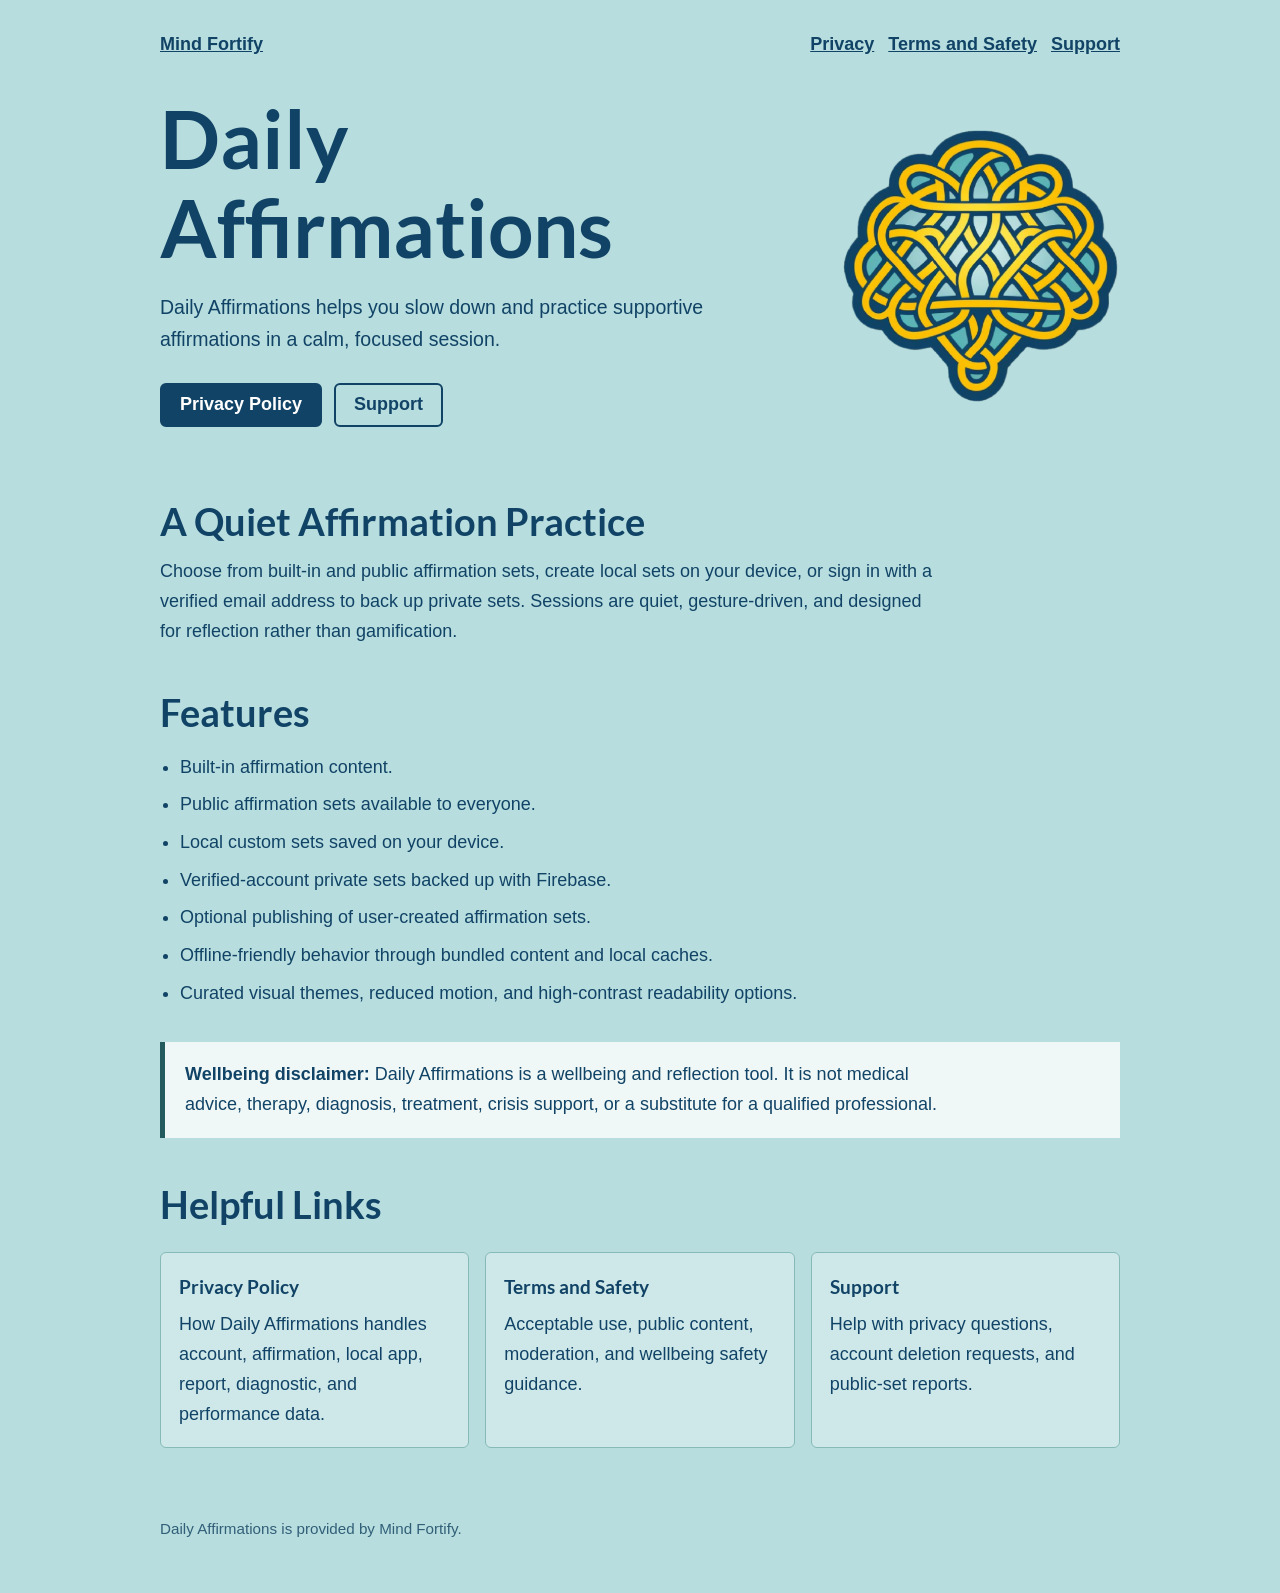
==== daily-affirmations/index.html @ 7c7ed448 "setup for daily affirmations app" ====
<!DOCTYPE html>
<html lang="en">
<head>
  <meta charset="UTF-8">
  <meta name="viewport" content="width=device-width, initial-scale=1.0">
  <meta name="description" content="Daily Affirmations by Mind Fortify is a calm wellbeing app for supportive affirmation practice and reflection.">
  <link rel="icon" href="/favicon.ico" type="image/x-icon">
  <link rel="stylesheet" href="/daily-affirmations/styles.css">
  <title>Daily Affirmations - Mind Fortify</title>
</head>
<body>
  <header>
    <nav aria-label="Main navigation">
      <a href="/">Mind Fortify</a>
      <div class="nav-links">
        <a href="/daily-affirmations/privacy/">Privacy</a>
        <a href="/daily-affirmations/terms-and-safety/">Terms and Safety</a>
        <a href="/daily-affirmations/support/">Support</a>
      </div>
    </nav>
    <section class="hero">
      <div>
        <h1>Daily Affirmations</h1>
        <p class="intro">Daily Affirmations helps you slow down and practice supportive affirmations in a calm, focused session.</p>
        <div class="actions">
          <a class="button" href="/daily-affirmations/privacy/">Privacy Policy</a>
          <a class="button secondary" href="/daily-affirmations/support/">Support</a>
        </div>
      </div>
      <img src="/celticmind_cropped.png" alt="Mind Fortify logo">
    </section>
  </header>
  <main>
    <section aria-labelledby="about">
      <h2 id="about">A Quiet Affirmation Practice</h2>
      <p>Choose from built-in and public affirmation sets, create local sets on your device, or sign in with a verified email address to back up private sets. Sessions are quiet, gesture-driven, and designed for reflection rather than gamification.</p>
    </section>

    <section aria-labelledby="features">
      <h2 id="features">Features</h2>
      <ul>
        <li>Built-in affirmation content.</li>
        <li>Public affirmation sets available to everyone.</li>
        <li>Local custom sets saved on your device.</li>
        <li>Verified-account private sets backed up with Firebase.</li>
        <li>Optional publishing of user-created affirmation sets.</li>
        <li>Offline-friendly behavior through bundled content and local caches.</li>
        <li>Curated visual themes, reduced motion, and high-contrast readability options.</li>
      </ul>
    </section>

    <aside class="notice" aria-label="Wellbeing disclaimer">
      <p><strong>Wellbeing disclaimer:</strong> Daily Affirmations is a wellbeing and reflection tool. It is not medical advice, therapy, diagnosis, treatment, crisis support, or a substitute for a qualified professional.</p>
    </aside>

    <section aria-labelledby="links">
      <h2 id="links">Helpful Links</h2>
      <div class="link-grid">
        <a class="link-card" href="/daily-affirmations/privacy/">
          <strong>Privacy Policy</strong>
          How Daily Affirmations handles account, affirmation, local app, report, diagnostic, and performance data.
        </a>
        <a class="link-card" href="/daily-affirmations/terms-and-safety/">
          <strong>Terms and Safety</strong>
          Acceptable use, public content, moderation, and wellbeing safety guidance.
        </a>
        <a class="link-card" href="/daily-affirmations/support/">
          <strong>Support</strong>
          Help with privacy questions, account deletion requests, and public-set reports.
        </a>
      </div>
    </section>
  </main>
  <footer>
    <p>Daily Affirmations is provided by Mind Fortify.</p>
  </footer>
</body>
</html>
---- daily-affirmations/styles.css ----
@font-face {
  font-family: "Lato-Bold";
  src: url("/Lato-Bold.ttf");
}

:root {
  --bg: #b7ddde;
  --ink: #114366;
  --muted: #315f78;
  --panel: #eff8f6;
  --line: #86bab8;
  --accent: #245b5f;
  --white: #ffffff;
}

* {
  box-sizing: border-box;
}

body {
  margin: 0;
  background: var(--bg);
  color: var(--ink);
  font-family: Arial, sans-serif;
  font-size: 18px;
  line-height: 1.65;
}

header, main, footer {
  width: min(960px, 92vw);
  margin: 0 auto;
}

header {
  padding: 30px 0 18px;
}

nav {
  display: flex;
  flex-wrap: wrap;
  gap: 14px;
  align-items: center;
  justify-content: space-between;
  padding-bottom: 34px;
}

nav a {
  font-weight: 700;
}

.nav-links {
  display: flex;
  flex-wrap: wrap;
  gap: 14px;
}

h1, h2, h3 {
  font-family: Lato-Bold, Arial, sans-serif;
  line-height: 1.12;
}

h1 {
  max-width: 780px;
  margin: 0 0 18px;
  font-size: clamp(2.35rem, 7vw, 5rem);
}

h2 {
  margin: 46px 0 14px;
  font-size: clamp(1.6rem, 3vw, 2.35rem);
}

h3 {
  margin: 28px 0 8px;
  font-size: 1.25rem;
}

p {
  max-width: 780px;
  margin: 0 0 18px;
}

a {
  color: var(--ink);
}

ul {
  padding-left: 1.25rem;
}

li {
  margin: 8px 0;
}

.intro {
  max-width: 760px;
  font-size: 1.22rem;
}

.hero {
  display: grid;
  grid-template-columns: minmax(0, 1fr) minmax(180px, 280px);
  gap: 34px;
  align-items: center;
}

.hero img {
  width: 100%;
}

.actions {
  display: flex;
  flex-wrap: wrap;
  gap: 12px;
  margin: 28px 0 10px;
}

.button {
  display: inline-flex;
  min-height: 44px;
  align-items: center;
  justify-content: center;
  padding: 0 18px;
  border: 2px solid var(--ink);
  border-radius: 6px;
  background: var(--ink);
  color: var(--white);
  font-weight: 700;
  text-decoration: none;
}

.button.secondary {
  background: transparent;
  color: var(--ink);
}

.notice {
  margin: 34px 0;
  padding: 18px 20px;
  border-left: 5px solid var(--accent);
  background: var(--panel);
}

.notice p:last-child {
  margin-bottom: 0;
}

.link-grid {
  display: grid;
  grid-template-columns: repeat(auto-fit, minmax(210px, 1fr));
  gap: 16px;
  margin: 26px 0;
}

.link-card {
  min-height: 130px;
  padding: 18px;
  border: 1px solid var(--line);
  border-radius: 6px;
  background: rgba(255, 255, 255, 0.32);
  text-decoration: none;
}

.link-card strong {
  display: block;
  margin-bottom: 8px;
  font-family: Lato-Bold, Arial, sans-serif;
  font-size: 1.2rem;
}

.meta {
  color: var(--muted);
  font-size: 0.95rem;
  font-weight: 700;
}

footer {
  padding: 42px 0 34px;
  color: var(--muted);
  font-size: 0.95rem;
}

@media (max-width: 720px) {
  .hero {
    grid-template-columns: 1fr;
  }

  .hero img {
    width: min(240px, 70vw);
    margin: 0 auto;
  }
}
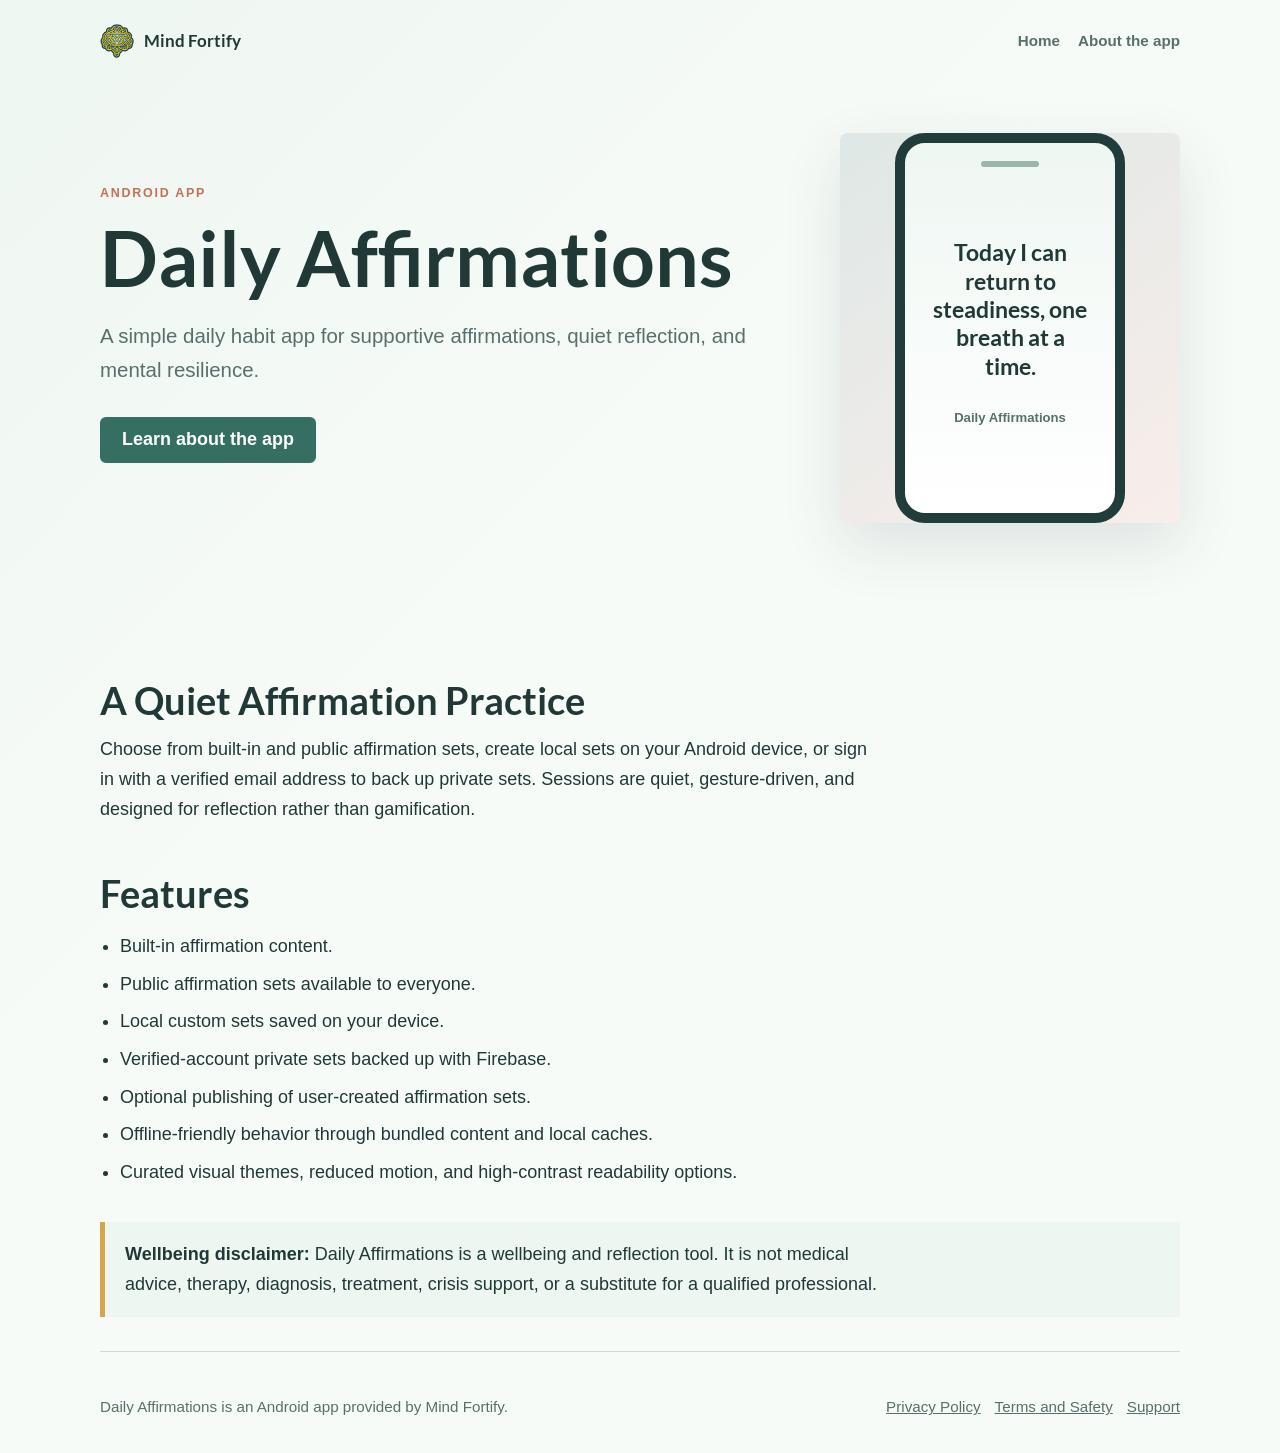
==== commit b8ffcbbc: "redesign" ====
--- a/daily-affirmations/index.html
+++ b/daily-affirmations/index.html
@@ -3,37 +3,45 @@
 <head>
   <meta charset="UTF-8">
   <meta name="viewport" content="width=device-width, initial-scale=1.0">
-  <meta name="description" content="Daily Affirmations by Mind Fortify is a calm wellbeing app for supportive affirmation practice and reflection.">
+  <meta name="description" content="Daily Affirmations by Mind Fortify is a simple Android app for supportive affirmation practice and mental resilience.">
   <link rel="icon" href="/favicon.ico" type="image/x-icon">
   <link rel="stylesheet" href="/daily-affirmations/styles.css">
   <title>Daily Affirmations - Mind Fortify</title>
 </head>
 <body>
-  <header>
+  <header class="site-header">
     <nav aria-label="Main navigation">
-      <a href="/">Mind Fortify</a>
+      <a class="wordmark" href="/">
+        <img src="/celticmind_cropped.png" alt="" aria-hidden="true">
+        <span>Mind Fortify</span>
+      </a>
       <div class="nav-links">
-        <a href="/daily-affirmations/privacy/">Privacy</a>
-        <a href="/daily-affirmations/terms-and-safety/">Terms and Safety</a>
-        <a href="/daily-affirmations/support/">Support</a>
+        <a href="/">Home</a>
+        <a href="#about">About the app</a>
       </div>
     </nav>
-    <section class="hero">
+    <section class="hero app-hero">
       <div>
+        <p class="eyebrow">Android app</p>
         <h1>Daily Affirmations</h1>
-        <p class="intro">Daily Affirmations helps you slow down and practice supportive affirmations in a calm, focused session.</p>
+        <p class="intro">A simple daily habit app for supportive affirmations, quiet reflection, and mental resilience.</p>
         <div class="actions">
-          <a class="button" href="/daily-affirmations/privacy/">Privacy Policy</a>
-          <a class="button secondary" href="/daily-affirmations/support/">Support</a>
+          <a class="button" href="#about">Learn about the app</a>
         </div>
       </div>
-      <img src="/celticmind_cropped.png" alt="Mind Fortify logo">
+      <div class="app-preview" aria-label="Daily Affirmations app preview">
+        <div class="phone-frame">
+          <div class="phone-speaker"></div>
+          <p>Today I can return to steadiness, one breath at a time.</p>
+          <span>Daily Affirmations</span>
+        </div>
+      </div>
     </section>
   </header>
   <main>
     <section aria-labelledby="about">
       <h2 id="about">A Quiet Affirmation Practice</h2>
-      <p>Choose from built-in and public affirmation sets, create local sets on your device, or sign in with a verified email address to back up private sets. Sessions are quiet, gesture-driven, and designed for reflection rather than gamification.</p>
+      <p>Choose from built-in and public affirmation sets, create local sets on your Android device, or sign in with a verified email address to back up private sets. Sessions are quiet, gesture-driven, and designed for reflection rather than gamification.</p>
     </section>
 
     <section aria-labelledby="features">
@@ -53,26 +61,14 @@
       <p><strong>Wellbeing disclaimer:</strong> Daily Affirmations is a wellbeing and reflection tool. It is not medical advice, therapy, diagnosis, treatment, crisis support, or a substitute for a qualified professional.</p>
     </aside>
 
-    <section aria-labelledby="links">
-      <h2 id="links">Helpful Links</h2>
-      <div class="link-grid">
-        <a class="link-card" href="/daily-affirmations/privacy/">
-          <strong>Privacy Policy</strong>
-          How Daily Affirmations handles account, affirmation, local app, report, diagnostic, and performance data.
-        </a>
-        <a class="link-card" href="/daily-affirmations/terms-and-safety/">
-          <strong>Terms and Safety</strong>
-          Acceptable use, public content, moderation, and wellbeing safety guidance.
-        </a>
-        <a class="link-card" href="/daily-affirmations/support/">
-          <strong>Support</strong>
-          Help with privacy questions, account deletion requests, and public-set reports.
-        </a>
-      </div>
-    </section>
   </main>
   <footer>
-    <p>Daily Affirmations is provided by Mind Fortify.</p>
+    <p>Daily Affirmations is an Android app provided by Mind Fortify.</p>
+    <div class="footer-links">
+      <a href="/daily-affirmations/privacy/">Privacy Policy</a>
+      <a href="/daily-affirmations/terms-and-safety/">Terms and Safety</a>
+      <a href="/daily-affirmations/support/">Support</a>
+    </div>
   </footer>
 </body>
 </html>
--- a/daily-affirmations/styles.css
+++ b/daily-affirmations/styles.css
@@ -4,22 +4,32 @@
 }
 
 :root {
-  --bg: #b7ddde;
-  --ink: #114366;
-  --muted: #315f78;
-  --panel: #eff8f6;
-  --line: #86bab8;
-  --accent: #245b5f;
-  --white: #ffffff;
+  --bg: #f7fbf8;
+  --surface: #ffffff;
+  --surface-soft: #edf6f1;
+  --ink: #203937;
+  --muted: #58706c;
+  --line: #c9dcd4;
+  --green: #356f63;
+  --blue: #2d5872;
+  --coral: #c86f55;
+  --gold: #d6a64c;
+  --shadow: 0 22px 60px rgba(32, 57, 55, 0.12);
 }
 
 * {
   box-sizing: border-box;
 }
 
+html {
+  scroll-behavior: smooth;
+}
+
 body {
   margin: 0;
-  background: var(--bg);
+  background:
+    linear-gradient(135deg, rgba(237, 246, 241, 0.9), rgba(247, 251, 248, 0.35) 42%),
+    var(--bg);
   color: var(--ink);
   font-family: Arial, sans-serif;
   font-size: 18px;
@@ -27,47 +37,71 @@
 }
 
 header, main, footer {
-  width: min(960px, 92vw);
+  width: min(1080px, 92vw);
   margin: 0 auto;
 }
 
-header {
-  padding: 30px 0 18px;
+.site-header {
+  padding: 24px 0 30px;
 }
 
 nav {
   display: flex;
   flex-wrap: wrap;
-  gap: 14px;
+  gap: 16px;
   align-items: center;
   justify-content: space-between;
-  padding-bottom: 34px;
+  padding-bottom: 44px;
 }
 
 nav a {
-  font-weight: 700;
+  color: var(--ink);
+  font-weight: 700;
+  text-decoration: none;
+}
+
+.wordmark {
+  display: inline-flex;
+  align-items: center;
+  gap: 10px;
+  font-family: Lato-Bold, Arial, sans-serif;
+  font-size: 1.05rem;
+  line-height: 1;
+}
+
+.wordmark img {
+  width: 34px;
+  height: 34px;
+  object-fit: contain;
 }
 
 .nav-links {
   display: flex;
   flex-wrap: wrap;
-  gap: 14px;
+  gap: 18px;
+  align-items: center;
+  font-size: 0.95rem;
+}
+
+.nav-links a {
+  color: var(--muted);
 }
 
 h1, h2, h3 {
   font-family: Lato-Bold, Arial, sans-serif;
-  line-height: 1.12;
+  line-height: 1.08;
+  letter-spacing: 0;
 }
 
 h1 {
-  max-width: 780px;
-  margin: 0 0 18px;
-  font-size: clamp(2.35rem, 7vw, 5rem);
+  max-width: 800px;
+  margin: 0 0 20px;
+  font-size: clamp(2.5rem, 6vw, 5.6rem);
 }
 
 h2 {
-  margin: 46px 0 14px;
-  font-size: clamp(1.6rem, 3vw, 2.35rem);
+  margin: 48px 0 14px;
+  font-size: clamp(1.55rem, 3vw, 2.45rem);
 }
 
 h3 {
@@ -81,7 +115,7 @@
 }
 
 a {
-  color: var(--ink);
+  color: var(--blue);
 }
 
 ul {
@@ -92,101 +126,252 @@
   margin: 8px 0;
 }
 
+.eyebrow {
+  margin-bottom: 12px;
+  color: var(--coral);
+  font-size: 0.78rem;
+  font-weight: 700;
+  letter-spacing: 0.14em;
+  text-transform: uppercase;
+}
+
 .intro {
-  max-width: 760px;
-  font-size: 1.22rem;
+  max-width: 720px;
+  color: var(--muted);
+  font-size: clamp(1.08rem, 2vw, 1.28rem);
 }
 
 .hero {
   display: grid;
-  grid-template-columns: minmax(0, 1fr) minmax(180px, 280px);
-  gap: 34px;
-  align-items: center;
-}
-
-.hero img {
-  width: 100%;
+  grid-template-columns: minmax(0, 1fr) minmax(230px, 340px);
+  gap: clamp(28px, 6vw, 72px);
+  align-items: center;
+  min-height: 520px;
+  padding: 10px 0 58px;
+}
+
+.home-hero h1 {
+  max-width: 760px;
+}
+
+.app-hero {
+  min-height: 500px;
 }
 
 .actions {
   display: flex;
   flex-wrap: wrap;
   gap: 12px;
-  margin: 28px 0 10px;
+  margin: 30px 0 10px;
 }
 
 .button {
   display: inline-flex;
-  min-height: 44px;
+  min-height: 46px;
   align-items: center;
   justify-content: center;
-  padding: 0 18px;
-  border: 2px solid var(--ink);
+  padding: 0 20px;
+  border: 2px solid var(--green);
   border-radius: 6px;
-  background: var(--ink);
-  color: var(--white);
+  background: var(--green);
+  color: #ffffff;
   font-weight: 700;
   text-decoration: none;
 }
 
-.button.secondary {
-  background: transparent;
+.button:hover,
+.button:focus-visible {
+  background: #2a5d53;
+  border-color: #2a5d53;
+}
+
+.text-link {
+  align-self: center;
+  color: var(--green);
+  font-weight: 700;
+  text-decoration-thickness: 2px;
+  text-underline-offset: 5px;
+}
+
+.brand-panel {
+  display: grid;
+  min-height: 330px;
+  place-items: center;
+  border: 1px solid var(--line);
+  border-radius: 8px;
+  background:
+    radial-gradient(circle at top left, rgba(216, 166, 76, 0.18), transparent 38%),
+    linear-gradient(150deg, #ffffff, var(--surface-soft));
+  box-shadow: var(--shadow);
+}
+
+.brand-panel img {
+  width: min(210px, 70%);
+}
+
+.app-preview {
+  display: grid;
+  min-height: 390px;
+  place-items: center;
+  border-radius: 8px;
+  background:
+    linear-gradient(145deg, rgba(53, 111, 99, 0.16), rgba(200, 111, 85, 0.12)),
+    var(--surface);
+  box-shadow: var(--shadow);
+}
+
+.phone-frame {
+  position: relative;
+  display: flex;
+  width: min(230px, 76%);
+  min-height: 390px;
+  flex-direction: column;
+  justify-content: center;
+  padding: 44px 24px 32px;
+  border: 10px solid #213d3b;
+  border-radius: 30px;
+  background:
+    linear-gradient(180deg, rgba(237, 246, 241, 0.9), rgba(255, 255, 255, 0.98)),
+    #ffffff;
   color: var(--ink);
+  text-align: center;
+}
+
+.phone-speaker {
+  position: absolute;
+  top: 18px;
+  left: 50%;
+  width: 58px;
+  height: 6px;
+  border-radius: 999px;
+  background: #9cb5ad;
+  transform: translateX(-50%);
+}
+
+.phone-frame p {
+  margin: 0 auto 26px;
+  font-family: Lato-Bold, Arial, sans-serif;
+  font-size: 1.42rem;
+  line-height: 1.25;
+}
+
+.phone-frame span {
+  color: var(--muted);
+  font-size: 0.82rem;
+  font-weight: 700;
+}
+
+.feature-band {
+  display: grid;
+  grid-template-columns: minmax(0, 1fr) auto;
+  gap: 26px;
+  align-items: end;
+  margin: 0 0 46px;
+  padding: 30px;
+  border: 1px solid var(--line);
+  border-radius: 8px;
+  background: var(--surface);
+  box-shadow: 0 12px 34px rgba(32, 57, 55, 0.08);
+}
+
+.feature-band h2 {
+  margin-top: 0;
+}
+
+.feature-band p:last-child {
+  margin-bottom: 0;
 }
 
 .notice {
   margin: 34px 0;
   padding: 18px 20px;
-  border-left: 5px solid var(--accent);
-  background: var(--panel);
+  border-left: 5px solid var(--gold);
+  background: var(--surface-soft);
 }
 
 .notice p:last-child {
   margin-bottom: 0;
 }
 
-.link-grid {
-  display: grid;
-  grid-template-columns: repeat(auto-fit, minmax(210px, 1fr));
-  gap: 16px;
-  margin: 26px 0;
-}
-
-.link-card {
-  min-height: 130px;
-  padding: 18px;
-  border: 1px solid var(--line);
-  border-radius: 6px;
-  background: rgba(255, 255, 255, 0.32);
-  text-decoration: none;
-}
-
-.link-card strong {
-  display: block;
-  margin-bottom: 8px;
-  font-family: Lato-Bold, Arial, sans-serif;
-  font-size: 1.2rem;
-}
-
 .meta {
   color: var(--muted);
   font-size: 0.95rem;
   font-weight: 700;
 }
 
+.utility-header {
+  padding-bottom: 0;
+}
+
+.utility-header nav {
+  padding-bottom: 34px;
+}
+
+.utility-header h1 {
+  font-size: clamp(2.15rem, 5vw, 4.1rem);
+}
+
 footer {
+  display: flex;
+  flex-wrap: wrap;
+  gap: 16px 24px;
+  align-items: center;
+  justify-content: space-between;
   padding: 42px 0 34px;
+  border-top: 1px solid var(--line);
   color: var(--muted);
   font-size: 0.95rem;
 }
 
-@media (max-width: 720px) {
+footer p {
+  margin: 0;
+}
+
+.footer-links {
+  display: flex;
+  flex-wrap: wrap;
+  gap: 14px;
+}
+
+.footer-links a {
+  color: var(--muted);
+}
+
+@media (max-width: 760px) {
+  body {
+    font-size: 17px;
+  }
+
+  nav {
+    align-items: flex-start;
+    padding-bottom: 34px;
+  }
+
   .hero {
     grid-template-columns: 1fr;
-  }
-
-  .hero img {
-    width: min(240px, 70vw);
-    margin: 0 auto;
-  }
-}
+    min-height: 0;
+    padding-bottom: 42px;
+  }
+
+  .brand-panel {
+    min-height: 230px;
+  }
+
+  .brand-panel img {
+    width: min(160px, 58%);
+  }
+
+  .app-preview {
+    min-height: 330px;
+  }
+
+  .phone-frame {
+    width: min(215px, 78vw);
+    min-height: 340px;
+  }
+
+  .feature-band {
+    grid-template-columns: 1fr;
+    padding: 22px;
+  }
+}
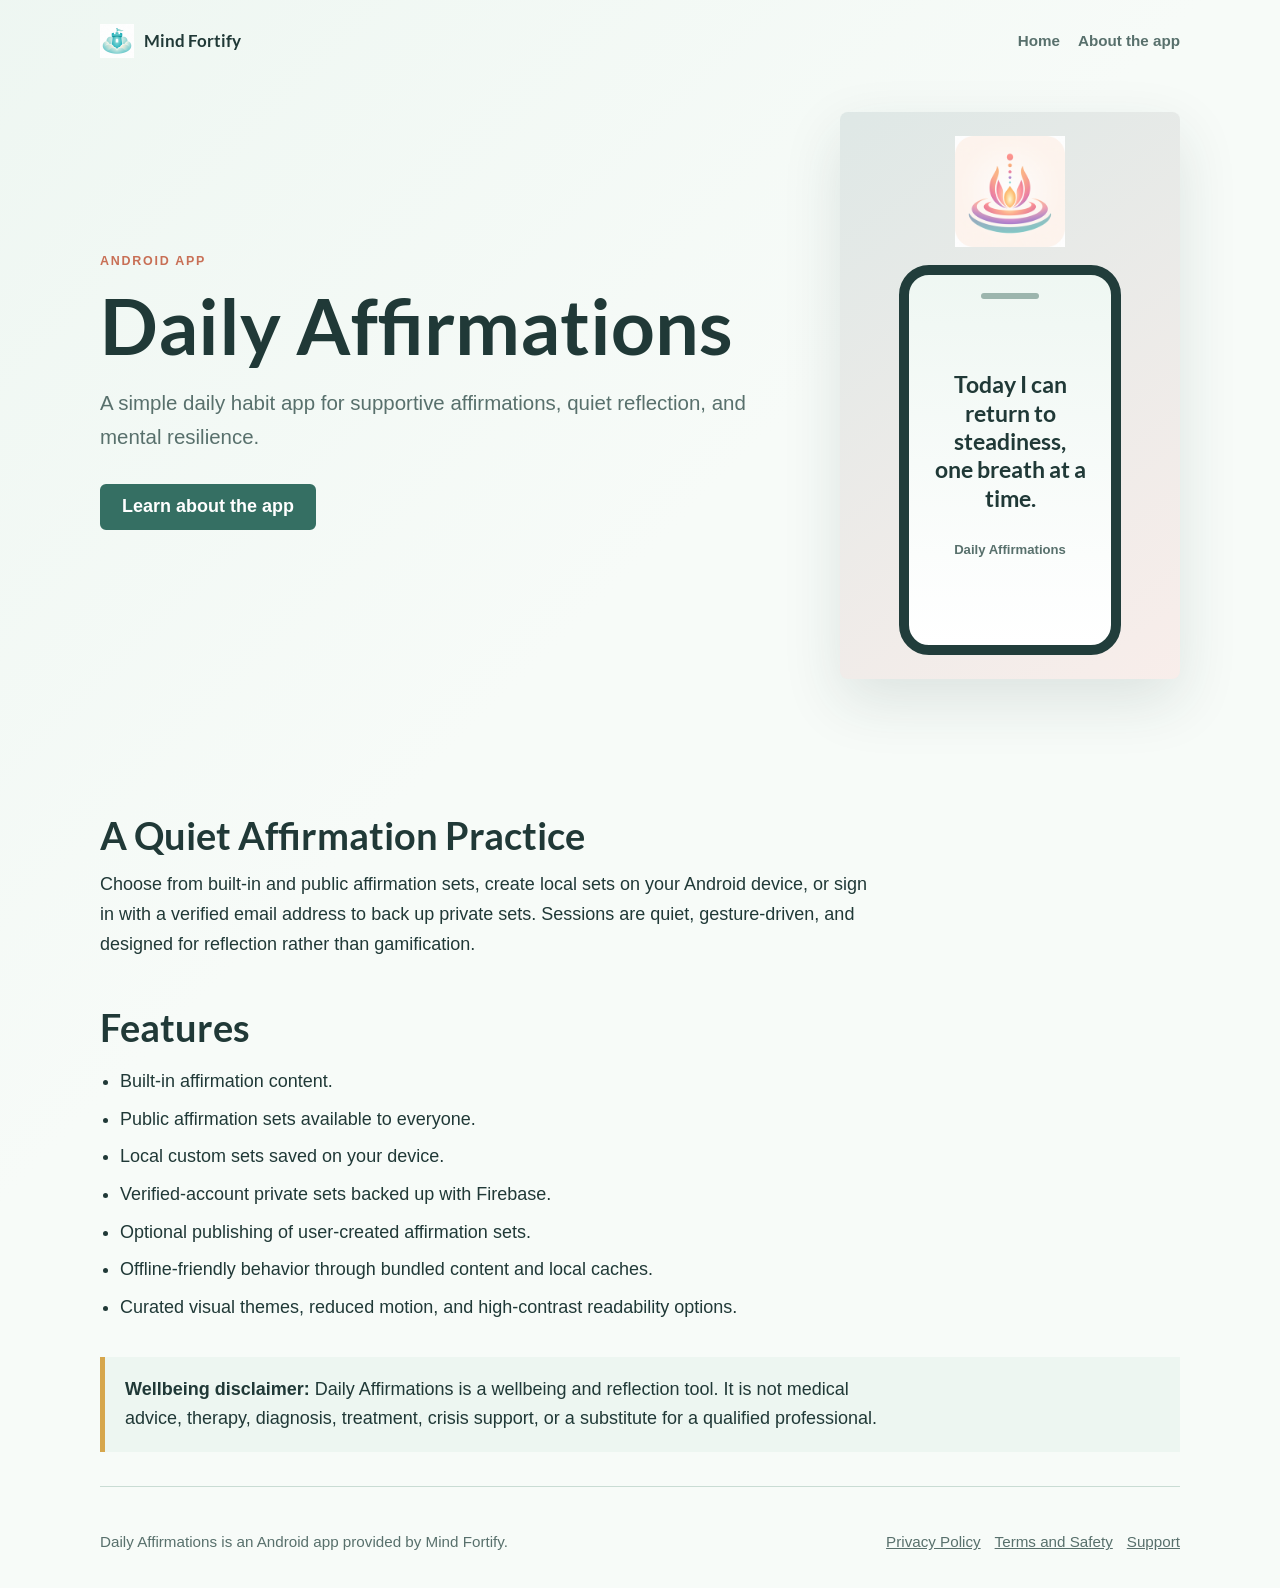
==== commit 4a2a7fb5: "updated icons" ====
--- a/daily-affirmations/index.html
+++ b/daily-affirmations/index.html
@@ -5,6 +5,9 @@
   <meta name="viewport" content="width=device-width, initial-scale=1.0">
   <meta name="description" content="Daily Affirmations by Mind Fortify is a simple Android app for supportive affirmation practice and mental resilience.">
   <link rel="icon" href="/favicon.ico" type="image/x-icon">
+  <link rel="apple-touch-icon" href="/assets/brand/daily-affirmations/daily-affirmations-icon-192.png">
+  <meta property="og:image" content="https://mindfortify.com/assets/brand/daily-affirmations/daily-affirmations-icon-512.png">
+  <meta name="twitter:image" content="https://mindfortify.com/assets/brand/daily-affirmations/daily-affirmations-icon-512.png">
   <link rel="stylesheet" href="/daily-affirmations/styles.css">
   <title>Daily Affirmations - Mind Fortify</title>
 </head>
@@ -12,7 +15,7 @@
   <header class="site-header">
     <nav aria-label="Main navigation">
       <a class="wordmark" href="/">
-        <img src="/celticmind_cropped.png" alt="" aria-hidden="true">
+        <img src="/assets/brand/mind-fortify/mind-fortify-icon-footer.png" alt="" aria-hidden="true">
         <span>Mind Fortify</span>
       </a>
       <div class="nav-links">
@@ -30,6 +33,7 @@
         </div>
       </div>
       <div class="app-preview" aria-label="Daily Affirmations app preview">
+        <img class="app-logo" src="/assets/brand/daily-affirmations/daily-affirmations-icon-home.png" alt="Daily Affirmations logo">
         <div class="phone-frame">
           <div class="phone-speaker"></div>
           <p>Today I can return to steadiness, one breath at a time.</p>
--- a/daily-affirmations/styles.css
+++ b/daily-affirmations/styles.css
@@ -210,14 +210,23 @@
 }
 
 .app-preview {
-  display: grid;
+  display: flex;
+  flex-direction: column;
+  gap: 18px;
   min-height: 390px;
-  place-items: center;
+  align-items: center;
+  justify-content: center;
+  padding: 24px;
   border-radius: 8px;
   background:
     linear-gradient(145deg, rgba(53, 111, 99, 0.16), rgba(200, 111, 85, 0.12)),
     var(--surface);
   box-shadow: var(--shadow);
+}
+
+.app-logo {
+  width: min(118px, 38%);
+  height: auto;
 }
 
 .phone-frame {
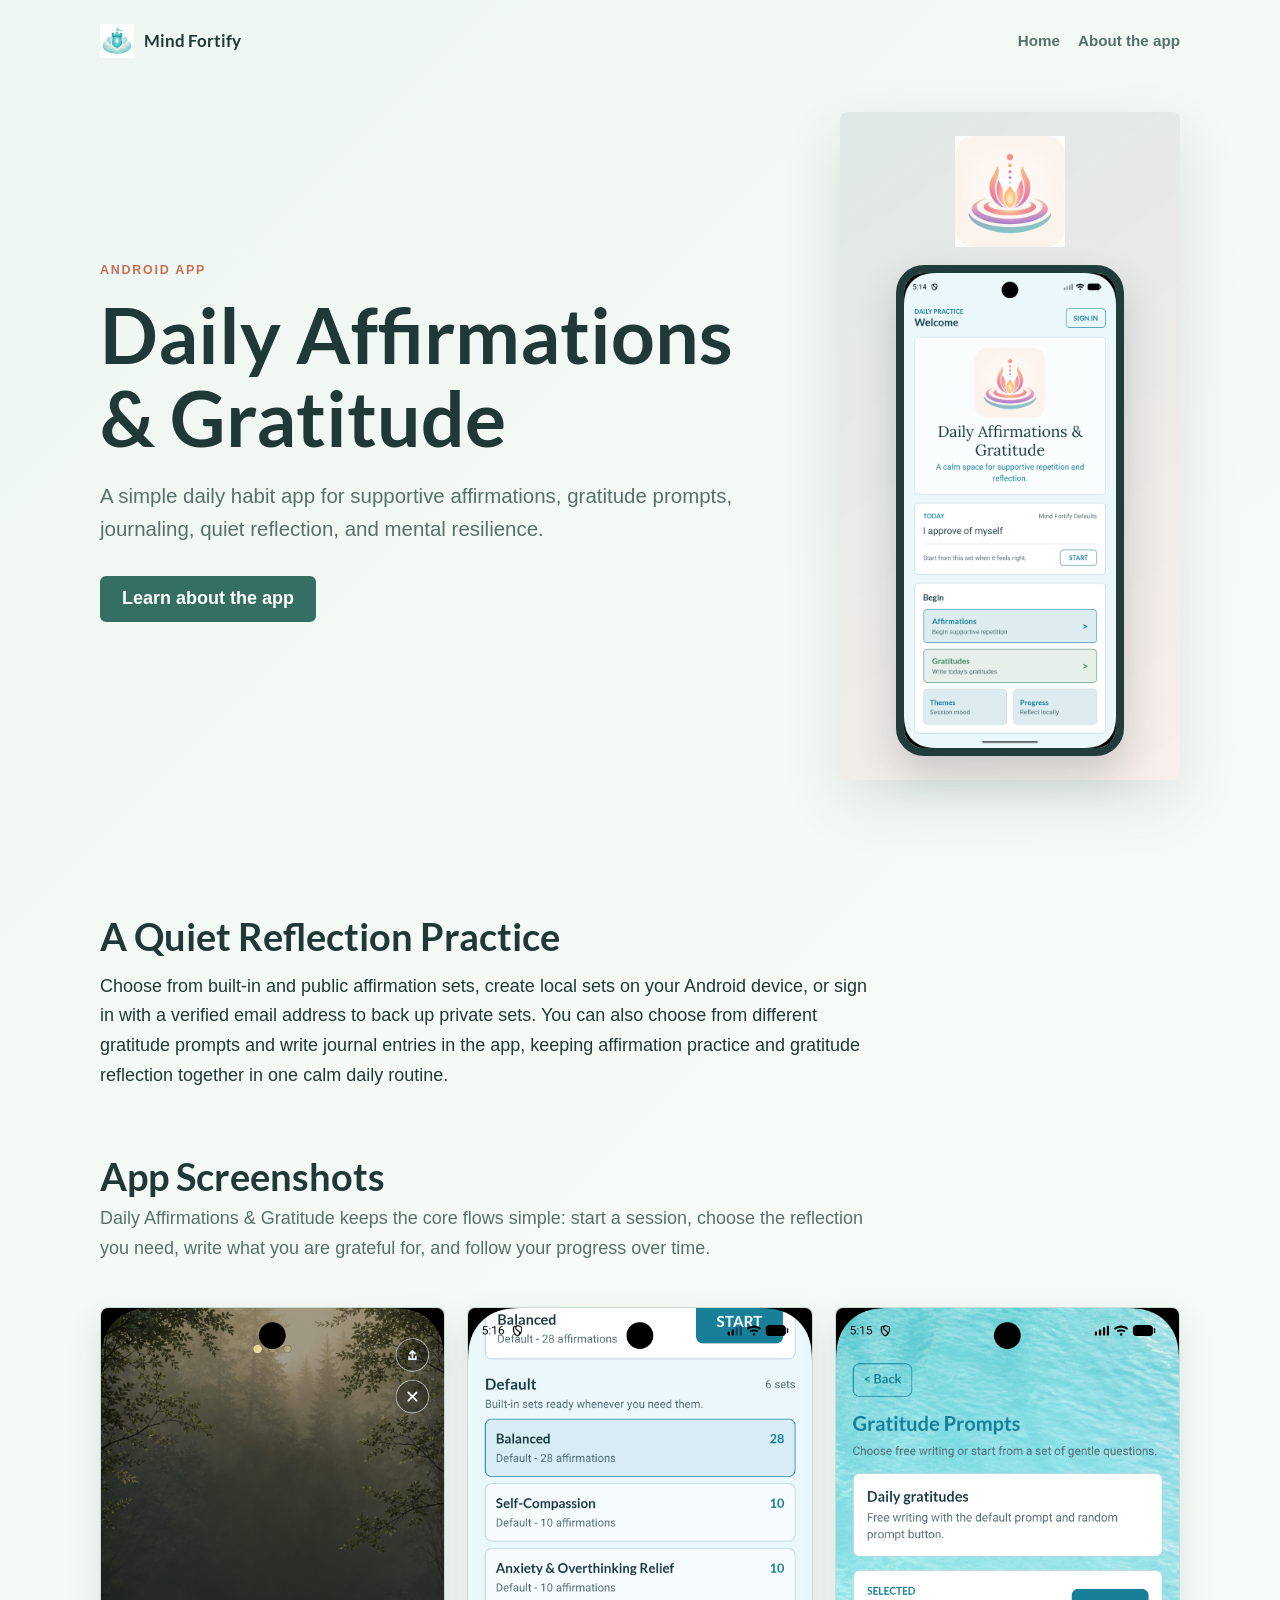
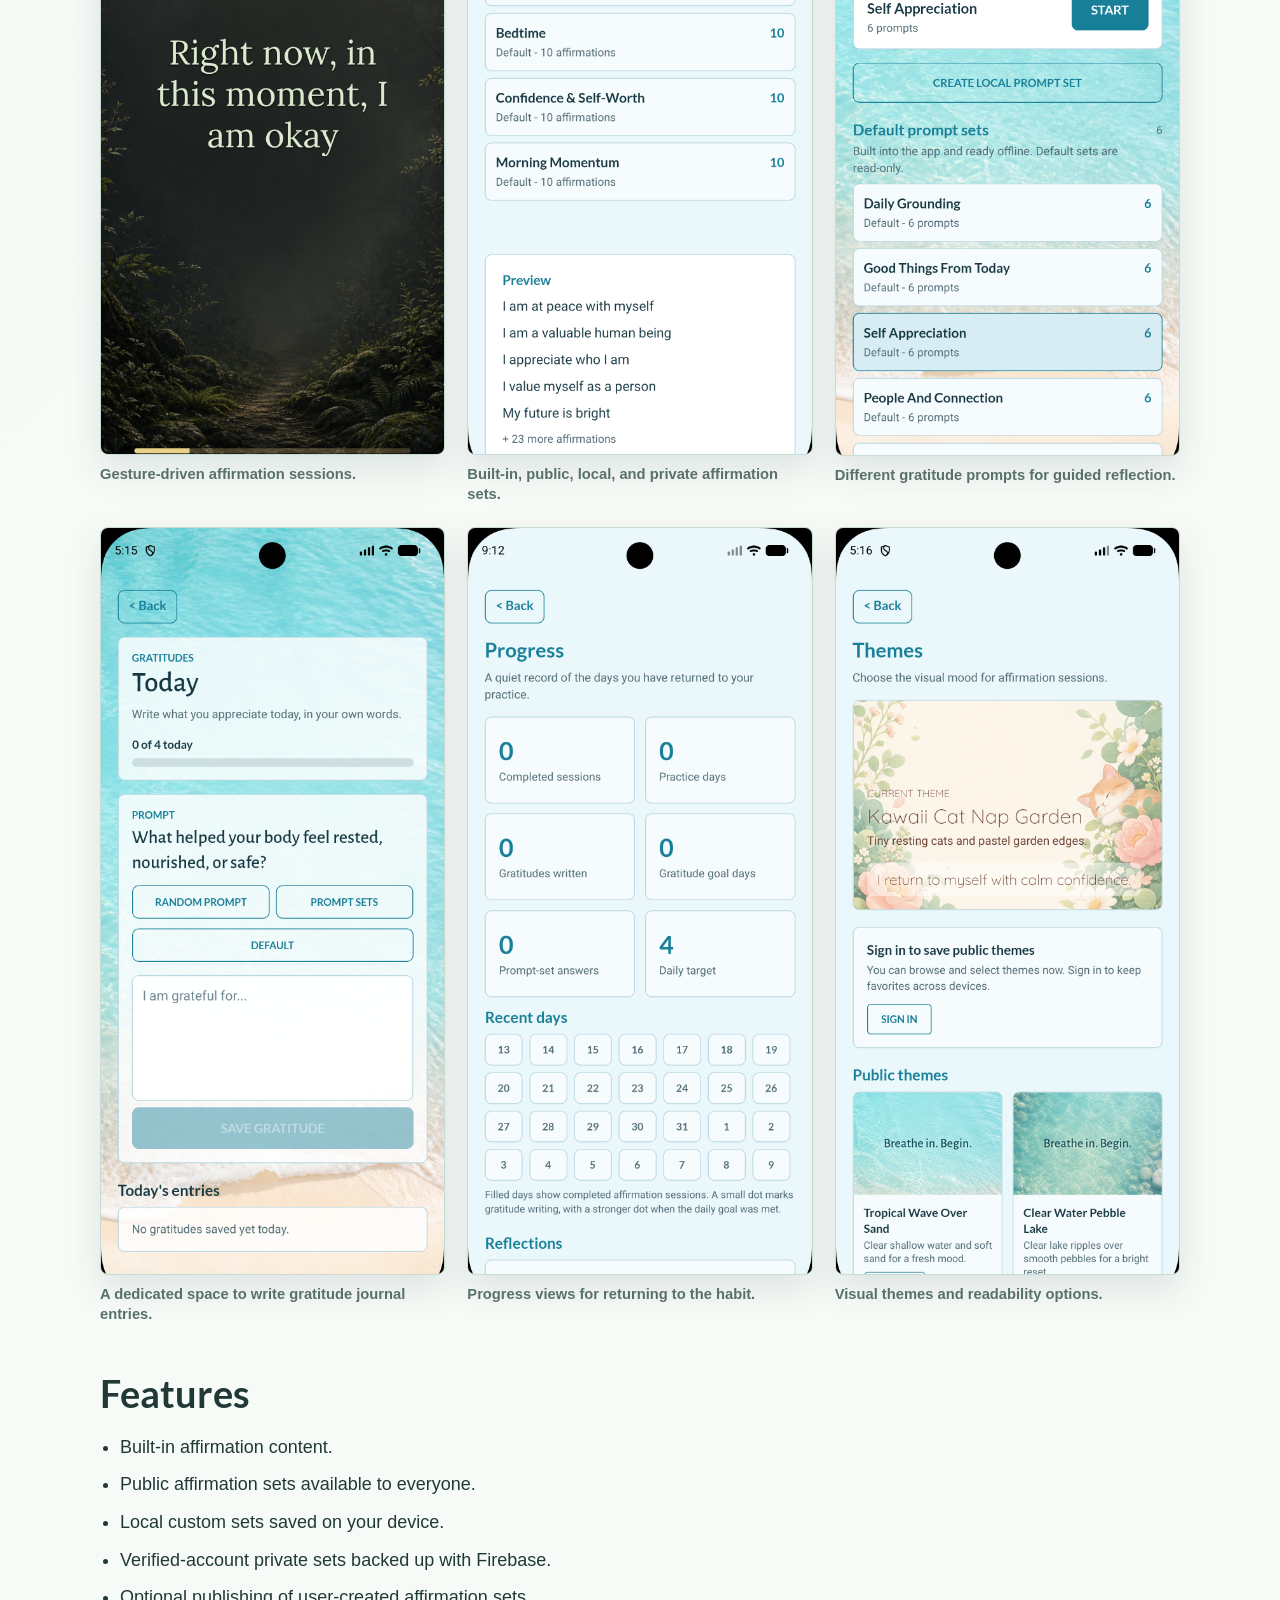
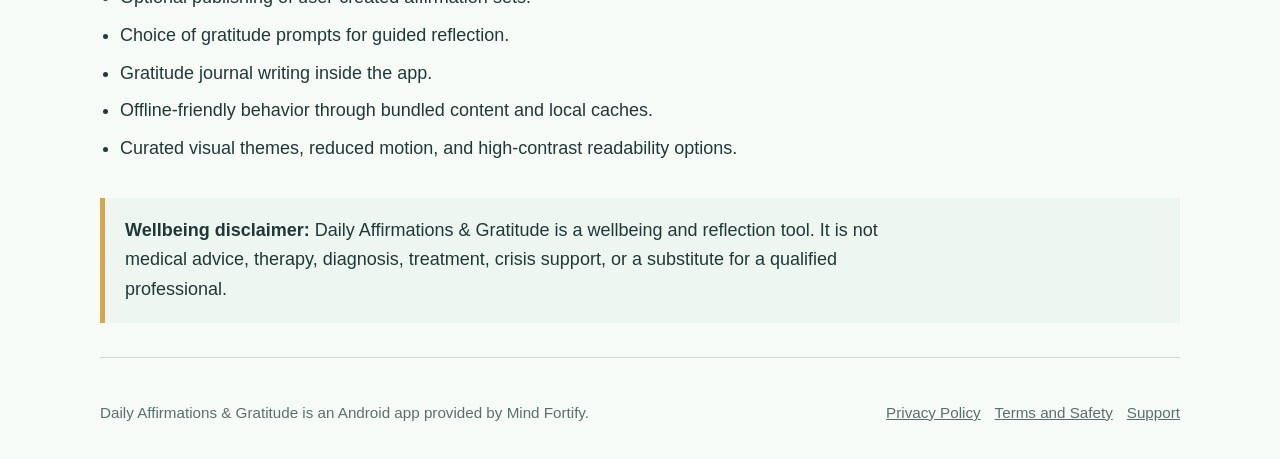
==== commit e4ce7a38: "screenshots and gratitude info" ====
--- a/daily-affirmations/index.html
+++ b/daily-affirmations/index.html
@@ -3,13 +3,13 @@
 <head>
   <meta charset="UTF-8">
   <meta name="viewport" content="width=device-width, initial-scale=1.0">
-  <meta name="description" content="Daily Affirmations by Mind Fortify is a simple Android app for supportive affirmation practice and mental resilience.">
+  <meta name="description" content="Daily Affirmations &amp; Gratitude by Mind Fortify is a simple Android app for supportive affirmations, gratitude prompts, journaling, and mental resilience.">
   <link rel="icon" href="/favicon.ico" type="image/x-icon">
   <link rel="apple-touch-icon" href="/assets/brand/daily-affirmations/daily-affirmations-icon-192.png">
   <meta property="og:image" content="https://mindfortify.com/assets/brand/daily-affirmations/daily-affirmations-icon-512.png">
   <meta name="twitter:image" content="https://mindfortify.com/assets/brand/daily-affirmations/daily-affirmations-icon-512.png">
   <link rel="stylesheet" href="/daily-affirmations/styles.css">
-  <title>Daily Affirmations - Mind Fortify</title>
+  <title>Daily Affirmations &amp; Gratitude - Mind Fortify</title>
 </head>
 <body>
   <header class="site-header">
@@ -26,26 +26,55 @@
     <section class="hero app-hero">
       <div>
         <p class="eyebrow">Android app</p>
-        <h1>Daily Affirmations</h1>
-        <p class="intro">A simple daily habit app for supportive affirmations, quiet reflection, and mental resilience.</p>
+        <h1>Daily Affirmations &amp; Gratitude</h1>
+        <p class="intro">A simple daily habit app for supportive affirmations, gratitude prompts, journaling, quiet reflection, and mental resilience.</p>
         <div class="actions">
           <a class="button" href="#about">Learn about the app</a>
         </div>
       </div>
-      <div class="app-preview" aria-label="Daily Affirmations app preview">
-        <img class="app-logo" src="/assets/brand/daily-affirmations/daily-affirmations-icon-home.png" alt="Daily Affirmations logo">
-        <div class="phone-frame">
-          <div class="phone-speaker"></div>
-          <p>Today I can return to steadiness, one breath at a time.</p>
-          <span>Daily Affirmations</span>
-        </div>
+      <div class="app-preview" aria-label="Daily Affirmations &amp; Gratitude app preview">
+        <img class="app-logo" src="/assets/brand/daily-affirmations/daily-affirmations-icon-home.png" alt="Daily Affirmations &amp; Gratitude logo">
+        <img class="hero-screenshot" src="/assets/screenshots/daily-affirmations/home_screen.png" alt="Daily Affirmations &amp; Gratitude home screen">
       </div>
     </section>
   </header>
   <main>
     <section aria-labelledby="about">
-      <h2 id="about">A Quiet Affirmation Practice</h2>
-      <p>Choose from built-in and public affirmation sets, create local sets on your Android device, or sign in with a verified email address to back up private sets. Sessions are quiet, gesture-driven, and designed for reflection rather than gamification.</p>
+      <h2 id="about">A Quiet Reflection Practice</h2>
+      <p>Choose from built-in and public affirmation sets, create local sets on your Android device, or sign in with a verified email address to back up private sets. You can also choose from different gratitude prompts and write journal entries in the app, keeping affirmation practice and gratitude reflection together in one calm daily routine.</p>
+    </section>
+
+    <section aria-labelledby="screenshots">
+      <div class="section-heading">
+        <h2 id="screenshots">App Screenshots</h2>
+        <p>Daily Affirmations &amp; Gratitude keeps the core flows simple: start a session, choose the reflection you need, write what you are grateful for, and follow your progress over time.</p>
+      </div>
+      <div class="screenshot-grid">
+        <figure>
+          <img src="/assets/screenshots/daily-affirmations/affirmation1.png" alt="Affirmation session screen with a supportive statement">
+          <figcaption>Gesture-driven affirmation sessions.</figcaption>
+        </figure>
+        <figure>
+          <img src="/assets/screenshots/daily-affirmations/affirmation_set_selection.png" alt="Affirmation set selection screen">
+          <figcaption>Built-in, public, local, and private affirmation sets.</figcaption>
+        </figure>
+        <figure>
+          <img src="/assets/screenshots/daily-affirmations/gratitude_prompts.png" alt="Gratitude prompt selection screen">
+          <figcaption>Different gratitude prompts for guided reflection.</figcaption>
+        </figure>
+        <figure>
+          <img src="/assets/screenshots/daily-affirmations/gratitude_author.png" alt="Gratitude journal writing screen">
+          <figcaption>A dedicated space to write gratitude journal entries.</figcaption>
+        </figure>
+        <figure>
+          <img src="/assets/screenshots/daily-affirmations/progress.png" alt="Progress screen showing app activity">
+          <figcaption>Progress views for returning to the habit.</figcaption>
+        </figure>
+        <figure>
+          <img src="/assets/screenshots/daily-affirmations/themes.png" alt="Theme selection screen">
+          <figcaption>Visual themes and readability options.</figcaption>
+        </figure>
+      </div>
     </section>
 
     <section aria-labelledby="features">
@@ -56,18 +85,20 @@
         <li>Local custom sets saved on your device.</li>
         <li>Verified-account private sets backed up with Firebase.</li>
         <li>Optional publishing of user-created affirmation sets.</li>
+        <li>Choice of gratitude prompts for guided reflection.</li>
+        <li>Gratitude journal writing inside the app.</li>
         <li>Offline-friendly behavior through bundled content and local caches.</li>
         <li>Curated visual themes, reduced motion, and high-contrast readability options.</li>
       </ul>
     </section>
 
     <aside class="notice" aria-label="Wellbeing disclaimer">
-      <p><strong>Wellbeing disclaimer:</strong> Daily Affirmations is a wellbeing and reflection tool. It is not medical advice, therapy, diagnosis, treatment, crisis support, or a substitute for a qualified professional.</p>
+      <p><strong>Wellbeing disclaimer:</strong> Daily Affirmations &amp; Gratitude is a wellbeing and reflection tool. It is not medical advice, therapy, diagnosis, treatment, crisis support, or a substitute for a qualified professional.</p>
     </aside>
 
   </main>
   <footer>
-    <p>Daily Affirmations is an Android app provided by Mind Fortify.</p>
+    <p>Daily Affirmations &amp; Gratitude is an Android app provided by Mind Fortify.</p>
     <div class="footer-links">
       <a href="/daily-affirmations/privacy/">Privacy Policy</a>
       <a href="/daily-affirmations/terms-and-safety/">Terms and Safety</a>
--- a/daily-affirmations/styles.css
+++ b/daily-affirmations/styles.css
@@ -229,6 +229,13 @@
   height: auto;
 }
 
+.hero-screenshot {
+  width: min(235px, 78%);
+  border: 8px solid #213d3b;
+  border-radius: 28px;
+  box-shadow: 0 18px 40px rgba(32, 57, 55, 0.2);
+}
+
 .phone-frame {
   position: relative;
   display: flex;
@@ -270,6 +277,51 @@
   font-weight: 700;
 }
 
+.section-heading {
+  display: grid;
+  grid-template-columns: minmax(0, 1fr);
+  gap: 6px;
+}
+
+.section-heading h2 {
+  margin-bottom: 0;
+}
+
+.section-heading p {
+  color: var(--muted);
+}
+
+.screenshot-grid {
+  display: grid;
+  grid-template-columns: repeat(3, minmax(0, 1fr));
+  gap: 22px;
+  margin: 26px 0 48px;
+}
+
+.screenshot-grid figure {
+  margin: 0;
+}
+
+.screenshot-grid img {
+  display: block;
+  width: 100%;
+  aspect-ratio: 9 / 19.5;
+  object-fit: cover;
+  object-position: top;
+  border: 1px solid var(--line);
+  border-radius: 8px;
+  background: var(--surface);
+  box-shadow: 0 14px 34px rgba(32, 57, 55, 0.12);
+}
+
+.screenshot-grid figcaption {
+  margin-top: 10px;
+  color: var(--muted);
+  font-size: 0.92rem;
+  font-weight: 700;
+  line-height: 1.35;
+}
+
 .feature-band {
   display: grid;
   grid-template-columns: minmax(0, 1fr) auto;
@@ -379,8 +431,23 @@
     min-height: 340px;
   }
 
+  .hero-screenshot {
+    width: min(220px, 78vw);
+  }
+
+  .screenshot-grid {
+    grid-template-columns: repeat(2, minmax(0, 1fr));
+    gap: 18px;
+  }
+
   .feature-band {
     grid-template-columns: 1fr;
     padding: 22px;
   }
 }
+
+@media (max-width: 520px) {
+  .screenshot-grid {
+    grid-template-columns: 1fr;
+  }
+}
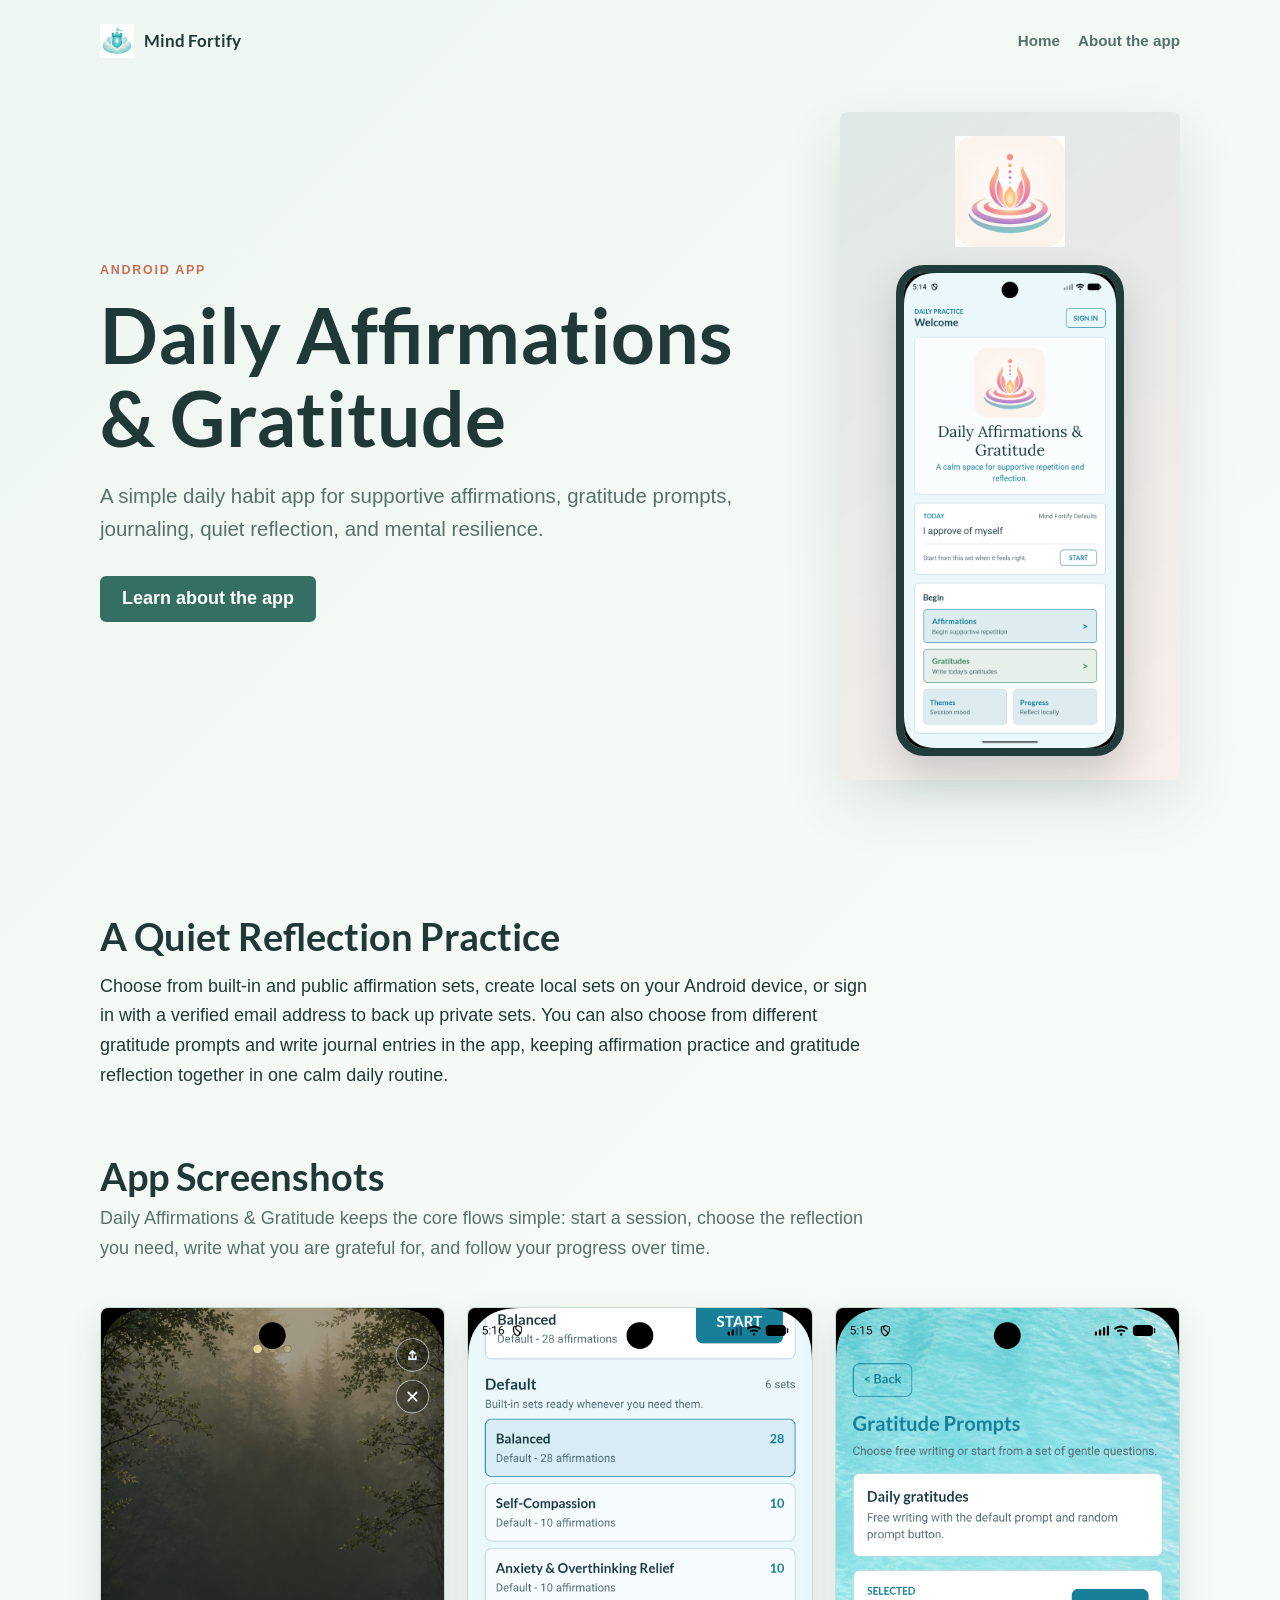
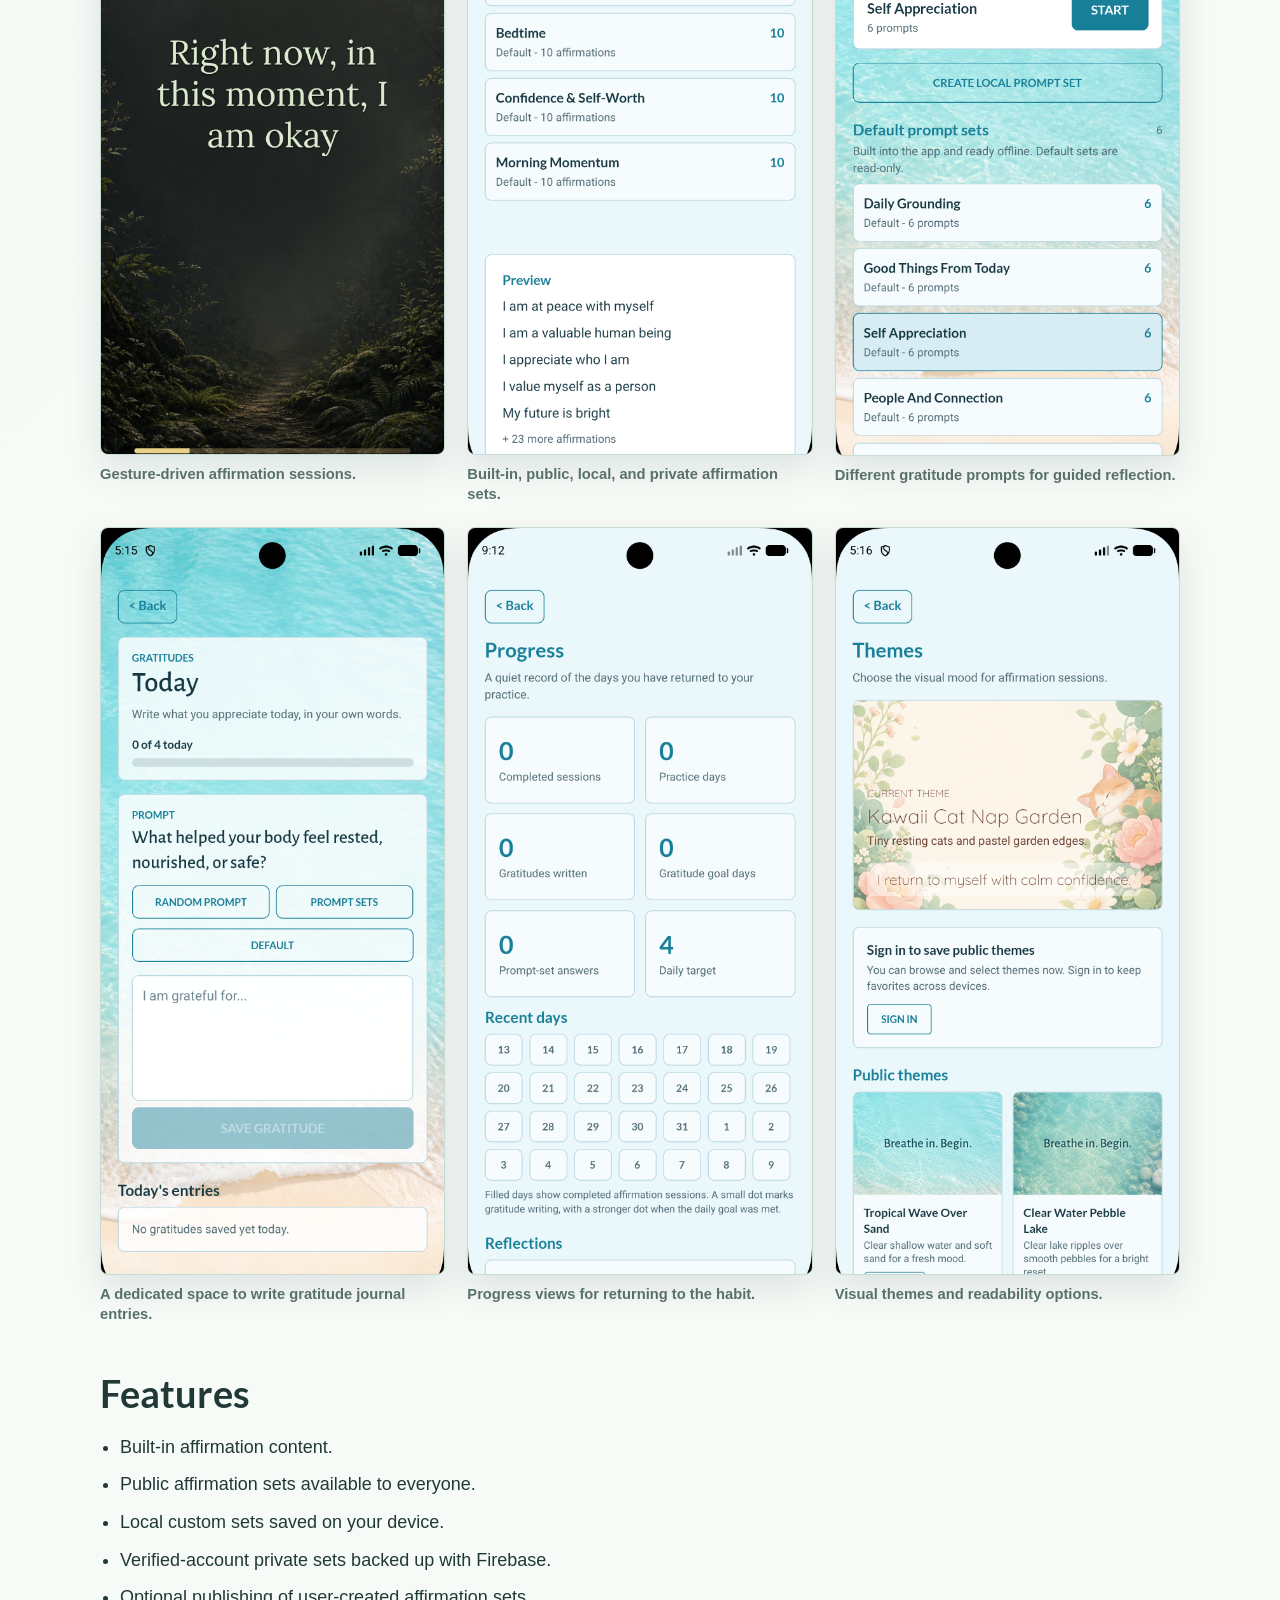
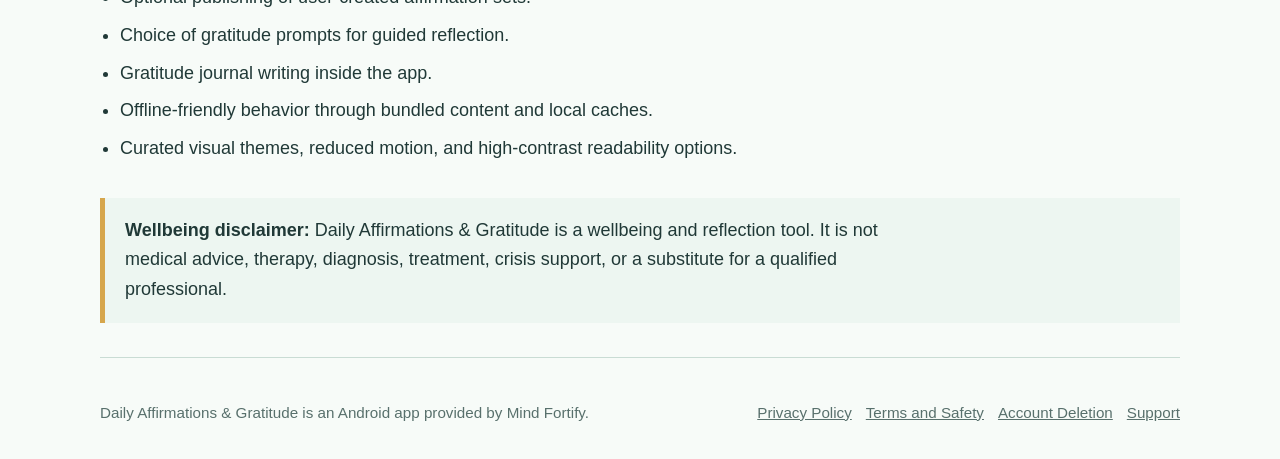
==== commit a44a2d3d: "account deletion" ====
--- a/daily-affirmations/index.html
+++ b/daily-affirmations/index.html
@@ -102,6 +102,7 @@
     <div class="footer-links">
       <a href="/daily-affirmations/privacy/">Privacy Policy</a>
       <a href="/daily-affirmations/terms-and-safety/">Terms and Safety</a>
+      <a href="/daily-affirmations/account-deletion/">Account Deletion</a>
       <a href="/daily-affirmations/support/">Support</a>
     </div>
   </footer>
